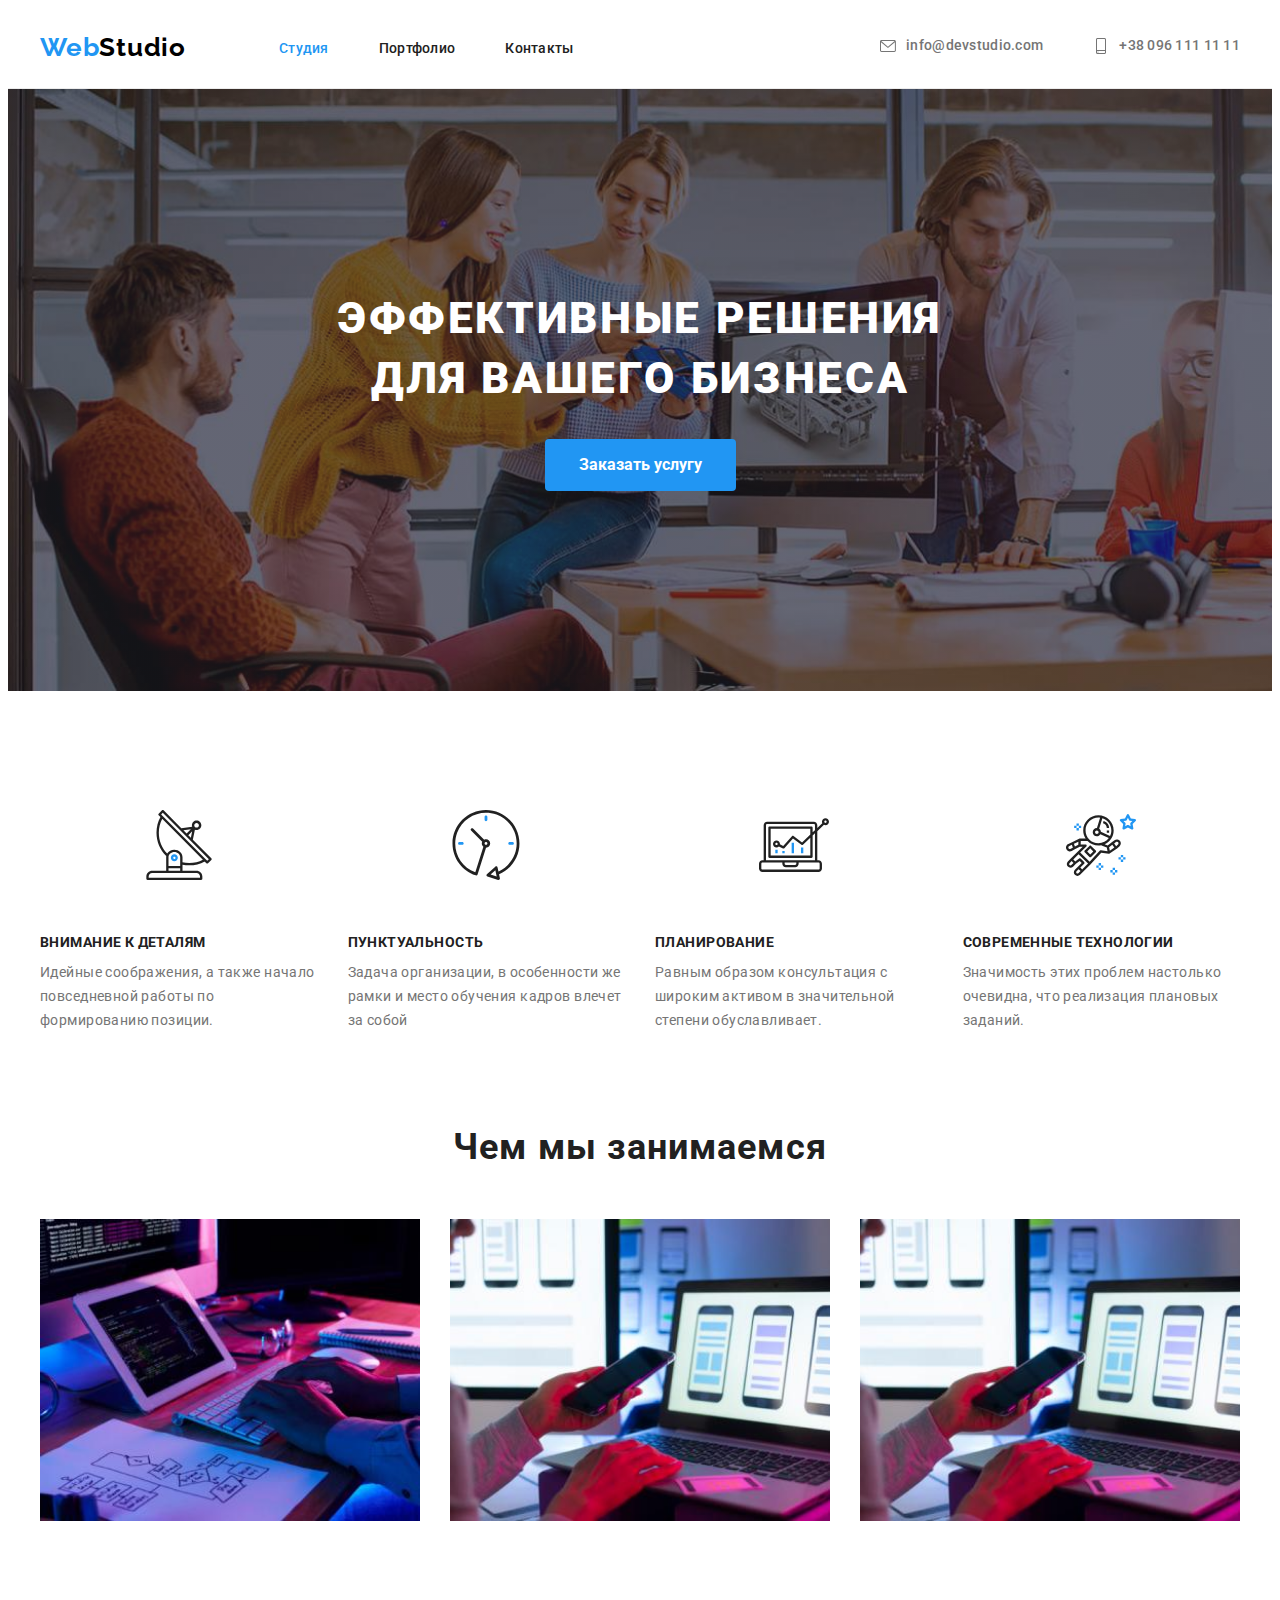
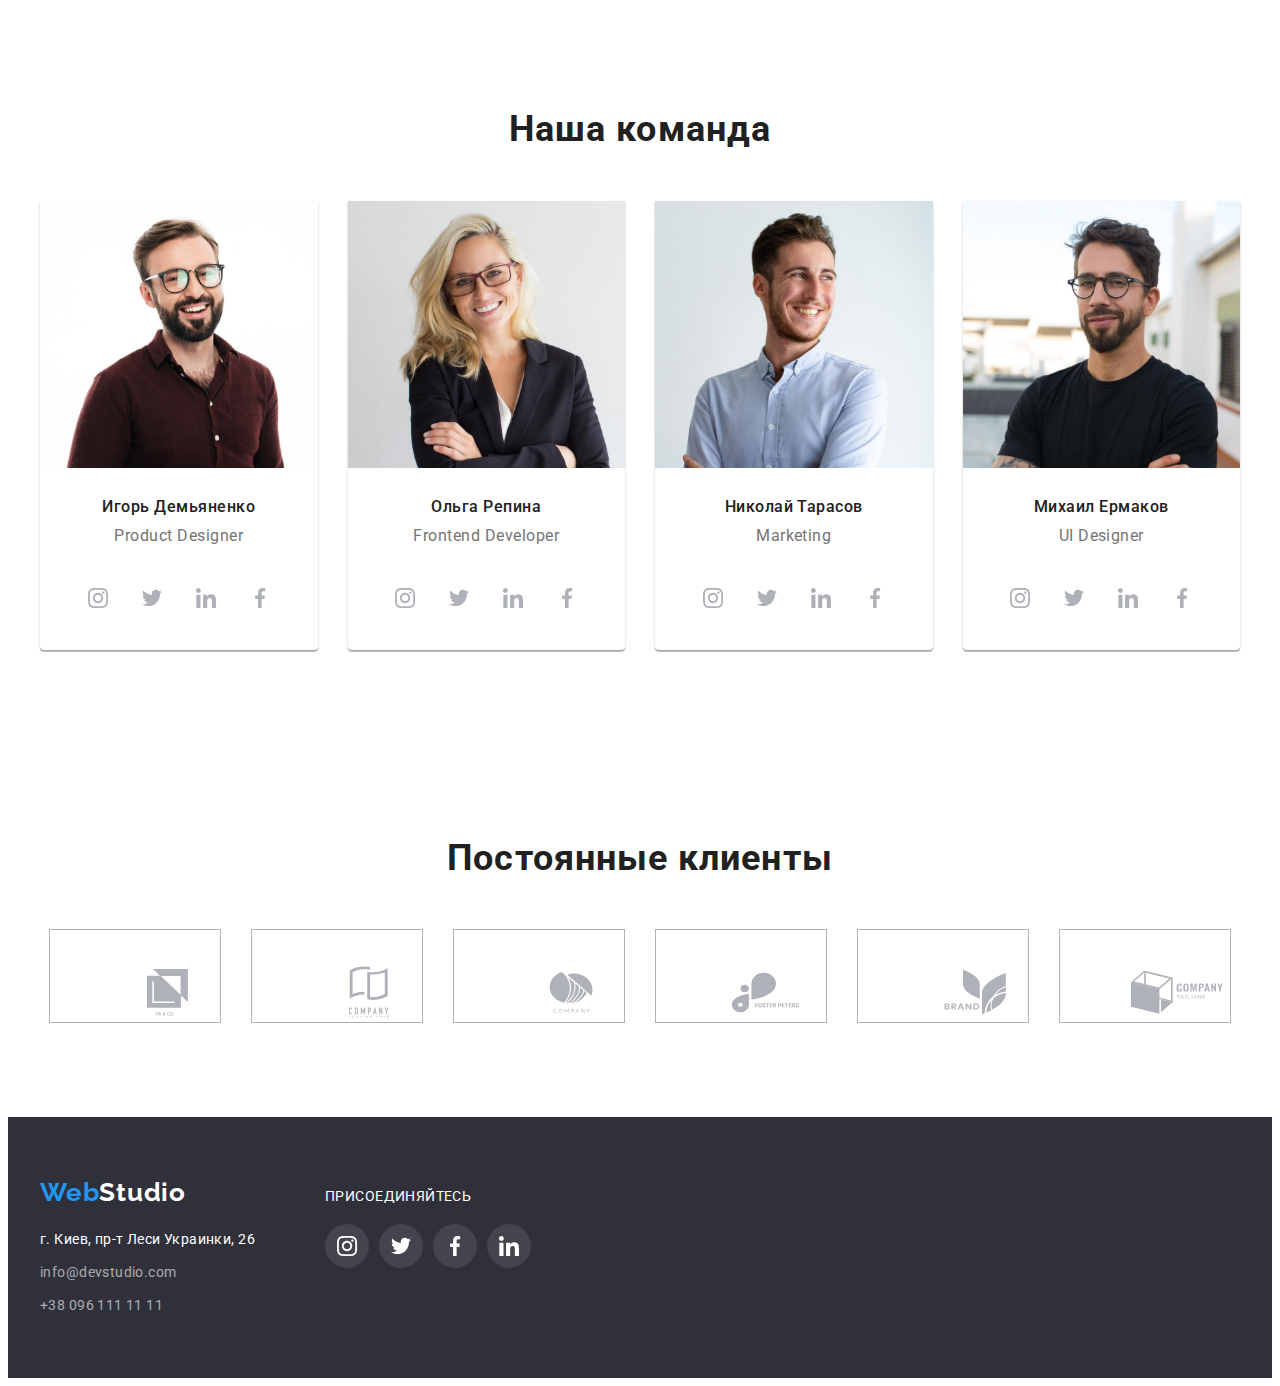
==== index.html @ f813e751 "Gitclone" ====
<!DOCTYPE html>
<html lang="ru">
<head>
    <meta charset="UTF-8">
    <meta http-equiv="X-UA-Compatible" content="IE=edge">
    <meta name="viewport" content="width=device-width, initial-scale=1.0">
    <title>Студия</title>
    <link rel="preconnect" href="https://fonts.googleapis.com">
    <link rel="preconnect" href="https://fonts.gstatic.com" crossorigin>
    <link href="https://fonts.googleapis.com/css2?family=Raleway:wght@700&family=Roboto:wght@400;500;900&display=swap" rel="stylesheet">
    <link rel="stylesheet" href="https://cdnjs.cloudflare.com/ajax/libs/modern-normalize/1.1.0/modern-normalize.min.css" integrity="sha512-wpPYUAdjBVSE4KJnH1VR1HeZfpl1ub8YT/NKx4PuQ5NmX2tKuGu6U/JRp5y+Y8XG2tV+wKQpNHVUX03MfMFn9Q==" crossorigin="anonymous" referrerpolicy="no-referrer" />
    <link rel="stylesheet" href="./css/styles.css">
</head>
    <body>
        <header class="studio-header">
            <div class="container header-container">
            <a class="studio-logo nounderline logocolor" href="./index.html">Web<span class="logo-nav">Studio</span></a>
            <nav class="nav-panel">
                <ul class="nav-list nodots">
                <li class="nav-list-item"><a class="nav-panel-link nounderline current" href="./index.html">Студия</a></li>
                <li class="nav-list-item"><a class="nav-panel-link nounderline " href="./portfolio.html">Портфолио</a></li>
                <li class="nav-list-item"><a class="nav-panel-link nounderline" href="./">Контакты</a></li>
                </ul>
            </nav>
                <ul class="header-contacts nodots">
                <li class="header-contacts-item">
                    <a class="nav-panel-contacts nounderline" href="mailto:info@devstudio.com">
                        <span class="header-svg"><svg class="mail-icon" width="16" height="16">
                            <use href="./images/icons.svg#icon-mailico">
                            </use>
                        </svg>
                    </span>
                    info@devstudio.com
                    </a>
                </li>
                <li class="header-contacts-item">
                    <a class="nav-panel-contacts nounderline" href="tel:+380961111111">
                        <span class="header-svg"><svg class="tel-icon" width="16" height="16">
                            <use href="./images/icons.svg#icon-telico">
                            </use>
                        </svg>
                    </span>  
                    +38 096 111 11 11</a></li>
                </ul>
            </div>
            </header>
        <main>
            <!--Banner-->
            <section class="hero-section">
                <div class="container hero-container">
                <h1 class="hero-header">Эффективные решения для вашего бизнеса</h1>
                <button class="hero-btn" type="button">Заказать услугу</button>
                </div>
            </section>
            <!--Pros-->
            <section class="pros-section">
                <div class="container pros-container">
                <h2 class="stealth">Почему стоит обратить на нас внимание?</h2>
                <ul class="pros-list nodots">
                    <li class="pros-list-item">
                        <div class="pros-svg">
                            <svg class="antenna-icon" width="70" height="70">
                                <use href="./images/icons.svg#icon-antenna">
                                </use>
                            </svg>
                        </div>
                        <div>
                        <h3 class="pros-header">Внимание к деталям</h3>
                        <p class="pros-description">Идейные соображения, а также начало повседневной работы по формированию позиции.</p>
                        </div>
                    </li>
                    <li class="pros-list-item">
                        <div class="pros-svg">
                            <svg class="clock-icon" width="70" height="70">
                                <use href="./images/icons.svg#icon-clock">
                                </use>
                            </svg>
                        </div>
                        <div>
                        <h3 class="pros-header">Пунктуальность</h3>
                        <p class="pros-description">Задача организации, в особенности же рамки и место обучения кадров влечет за собой</p>
                        </div>
                    </li>
                    <li class="pros-list-item">
                        <div class="pros-svg">
                            <svg class="diagram-icon" width="70" height="70">
                                <use href="./images/icons.svg#icon-diagram">
                                </use>
                            </svg>
                        </div>
                        <div>
                        <h3 class="pros-header">Планирование</h3>
                        <p class="pros-description">Равным образом консультация с широким активом в значительной степени обуславливает.</p>
                        </div>
                    </li>
                    <li class="pros-list-item">
                        <div class="pros-svg">
                            <svg class="astronaut-icon" width="70" height="70">
                                <use href="./images/icons.svg#icon-astronaut">
                                </use>
                            </svg>
                        </div>
                        <div>
                        <h3 class="pros-header">Современные технологии</h3>
                        <p class="pros-description">Значимость этих проблем настолько очевидна, что реализация плановых заданий.</p>
                        </div>
                    </li>
                </ul>
                </div>
            </section>
            <!--Examples-->
            <section class="examples-section">
                <div class="container examples-container">
                <h2 class="examples-header">Чем мы занимаемся</h2>
                <ul class="examples-list nodots">
                    <li class="examples-list-item">
                        <img src="./images/ExampleOne.jpg" alt="Проектирование" width="294">
                    </li>
                    <li class="examples-list-item">
                        <img src="./images/ExampleTwo.jpg" alt="Моделирование" width="294">
                    </li>
                    <li class="examples-list-item">
                        <img src="./images/ExampleTwo.jpg" alt="Цветовая гамма" width="294">
                    </li>               
                    </ul>
                </div>
                </section>
            <!--Team--> 
            <section class="team-section">
                <div class="container team-container">
                <h2 class="team-header">Наша команда</h2>
                <ul class="team-list nodots">
                    <li class="team-list-item">                       
                        <div class="card-thumb"><img src="./images/Igor.jpg" alt="Игорь Демьяненко" width="270"></div>
                        <div class="team-list-photo">
                        <h3 class="team-list-header">Игорь Демьяненко</h3>
                        <p class="team-list-p" lang="en">Product Designer</p>
                        <ul class="media-list team-media nodots">
                            <li class="media-item">
                                <a href="" class="media-link">                                
                                <svg class="media-icon" width="20" height="20">
                                    <use href="./images/icons.svg#icon-instagram">
                                    </use>
                                </svg>
                                </a>
                            </li>
                            <li class="media-item">
                                <a href="" class="media-link">                                
                                <svg class="media-icon" width="20" height="20">
                                    <use href="./images/icons.svg#icon-twitter">
                                    </use>
                                </svg>
                                </a>
                            </li>
                            <li class="media-item">
                                <a href="" class="media-link">                                
                                <svg class="media-icon" width="20" height="20">
                                    <use href="./images/icons.svg#icon-linkedin">

                                    </use>
                                </svg>
                                </a>
                            </li>
                            <li class="media-item">
                                <a href="" class="media-link">                                
                                <svg class="media-icon" width="20" height="20">
                                    <use href="./images/icons.svg#icon-facebook">

                                    </use>
                                </svg>
                                </a>
                            </li>
                        </ul>
                        </div>
                    </li>
                    <li class="team-list-item">                     
                        <div class="card-thumb"><img src="./images/Olha.jpg" alt="Ольга Репина" width="270"></div>
                        <div class="team-list-photo">
                        <h3 class="team-list-header">Ольга Репина</h3>
                        <p class="team-list-p" lang="en">Frontend Developer</p>
                        <ul class="media-list team-media nodots">
                            <li class="media-item">
                                <a href="" class="media-link">                                
                                <svg class="media-icon" width="20" height="20">
                                    <use href="./images/icons.svg#icon-instagram">
                                    </use>
                                </svg>
                                </a>
                            </li>
                            <li class="media-item">
                                <a href="" class="media-link">                                
                                <svg class="media-icon" width="20" height="20">
                                    <use href="./images/icons.svg#icon-twitter">
                                    </use>
                                </svg>
                                </a>
                            </li>
                            <li class="media-item">
                                <a href="" class="media-link">                                
                                <svg class="media-icon" width="20" height="20">
                                    <use href="./images/icons.svg#icon-linkedin">

                                    </use>
                                </svg>
                                </a>
                            </li>
                            <li class="media-item">
                                <a href="" class="media-link">                                
                                <svg class="media-icon" width="20" height="20">
                                    <use href="./images/icons.svg#icon-facebook">

                                    </use>
                                </svg>
                                </a>
                            </li>
                        </ul>
                        </div>
                    </li>
                    <li class="team-list-item">                      
                        <div class="card-thumb"><img src="./images/Niko.jpg" alt="Николай Тарасов" width="270"></div>
                        <div class="team-list-photo">
                        <h3 class="team-list-header">Николай Тарасов</h3>
                        <p class="team-list-p" lang="en">Marketing</p>
                        <ul class="media-list team-media nodots">
                            <li class="media-item">
                                <a href="" class="media-link">                                
                                <svg class="media-icon" width="20" height="20">
                                    <use href="./images/icons.svg#icon-instagram">
                                    </use>
                                </svg>
                                </a>
                            </li>
                            <li class="media-item">
                                <a href="" class="media-link">                                
                                <svg class="media-icon" width="20" height="20">
                                    <use href="./images/icons.svg#icon-twitter">
                                    </use>
                                </svg>
                                </a>
                            </li>
                            <li class="media-item">
                                <a href="" class="media-link">                                
                                <svg class="media-icon" width="20" height="20">
                                    <use href="./images/icons.svg#icon-linkedin">
                                    </use>
                                </svg>
                                </a>
                            </li>
                            <li class="media-item">
                                <a href="" class="media-link">                                
                                <svg class="media-icon" width="20" height="20">
                                    <use href="./images/icons.svg#icon-facebook">
                                    </use>
                                </svg>
                                </a>
                            </li>
                        </ul>
                        </div>
                    </li>
                    <li class="team-list-item">                     
                        <div class="card-thumb"><img src="./images/Miho.jpg" alt="Михаил Ермаков" width="270"></div>
                        <div class="team-list-photo">
                        <h3 class="team-list-header">Михаил Ермаков</h3>
                        <p class="team-list-p" lang="en">UI Designer</p>
                        <ul class="media-list team-media nodots">
                            <li class="media-item">
                                <a href="" class="media-link">                                
                                <svg class="media-icon" width="20" height="20">
                                    <use href="./images/icons.svg#icon-instagram">
                                    </use>
                                </svg>
                                </a>
                            </li>
                            <li class="media-item">
                                <a href="" class="media-link">                                
                                <svg class="media-icon" width="20" height="20">
                                    <use href="./images/icons.svg#icon-twitter">
                                    </use>
                                </svg>
                                </a>
                            </li>
                            <li class="media-item">
                                <a href="" class="media-link">                                
                                <svg class="media-icon" width="20" height="20">
                                    <use href="./images/icons.svg#icon-linkedin">

                                    </use>
                                </svg>
                                </a>
                            </li>
                            <li class="media-item">
                                <a href="" class="media-link">                                
                                <svg class="media-icon" width="20" height="20">
                                    <use href="./images/icons.svg#icon-facebook">

                                    </use>
                                </svg>
                                </a>
                            </li>
                        </ul>
                        </div>
                    </li>
                </ul>
                </div>
            </section>
            <!--Clients-->
            <section>
                <div class="container clients-container">
                    <h2 class="team-header">Постоянные клиенты</h2>
                    <ul class="clients-list nodots">
                        <li class="clients-item">
                            <a href="" class="clients-link">
                            <svg class="clients-icon" width="41" height="47">
                                <use href="./images/icons.svg#icon-yacomp">    
                                </use>
                            </svg>
                            </a>
                        </li>

                        <li class="clients-item">
                            <a href="" class="clients-link">
                            <svg class="clients-icon" width="40" height="52">
                                <use href="./images/icons.svg#icon-taglinecomp">    
                                </use>
                            </svg>
                            </a>
                        </li>

                        <li class="clients-item">
                            <a href="" class="clients-link">
                            <svg class="clients-icon" width="44" height="42">
                                <use href="./images/icons.svg#icon-ellipsecomp">    
                                </use>
                            </svg>
                            </a>
                        </li>

                        <li class="clients-item">
                            <a href="" class="clients-link">
                            <svg class="clients-icon" width="85" height="41">
                                <use href="./images/icons.svg#icon-fosterpeterscomp">    
                                </use>
                            </svg>
                            </a>
                        </li>

                        <li class="clients-item">
                            <a href="" class="clients-link">
                            <svg class="clients-icon" width="63" height="46">
                                <use href="./images/icons.svg#icon-brandcomp">    
                                </use>
                            </svg>
                            </a>
                        </li>

                        <li class="clients-item">
                            <a href="" class="clients-link">
                            <svg class="clients-icon" width="94" height="44">
                                <use href="./images/icons.svg#icon-companycomp">    
                                </use>
                            </svg>
                            </a>
                        </li>
                    </ul>
                </div>
            </section>
        </main>
        <footer class="studio-footer">
            <div class="container footer-container">
                <div class="logo-adress-footer">
                <div class="logo-customization">
                <a class="studio-logo-footer nounderline logocolor" href="./index.html">Web<span class="logo-footer">Studio</span></a>
                </div>
                <address class="footer-address">
                    <p class="footer-location">г. Киев, пр-т Леси Украинки, 26</p>
                    <ul class="adress-list nodots">
                    <li class="contacts-item"><a class="footer-contacts nounderline" href="mailto:info@devstudio.com">info@devstudio.com</a></li>
                    <li class="contacts-item"><a class="footer-contacts nounderline" href="tel:+380961111111">+38 096 111 11 11</a></li>
                    </ul>
                </address>
                </div>
                <div class="social-media-footer">
                    <p class="footer-media-text">Присоединяйтесь</p>
                    <ul class="footer-media-list nodots">
                        <li class="footer-media-item">
                            <a href="" class="footer-media-link">
                            <svg class="footer-media-icon" width="20" height="20">
                                <use href="./images/icons.svg#icon-instagram">
                                </use>
                            </svg>
                            </a>
                        </li>
        
                        <li class="footer-media-item">
                            <a href="" class="footer-media-link">
                            <svg class="footer-media-icon" width="20" height="20">
                                <use href="./images/icons.svg#icon-twitter">
                                </use>
                            </svg>
                            </a>
                        </li>
        
                        <li class="footer-media-item">
                            <a href="" class="footer-media-link">
                            <svg class="footer-media-icon" width="20" height="20">
                                <use href="./images/icons.svg#icon-facebook">
                                </use>
                            </svg>
                            </a>
                        </li>
        
                        <li class="footer-media-item">
                            <a href="" class="footer-media-link">
                            <svg class="footer-media-icon" width="20" height="20">
                                <use href="./images/icons.svg#icon-linkedin">
                                </use>
                            </svg>
                            </a>
                        </li>
                    </ul>
                </div>
            </div>
            </footer>
    </body>
</html>
---- css/styles.css ----
:root{
    --header-color:#212121;
    --description-color:#757575;
    --major-color: #2196f3;
    --hub-color: #ffffff;
    --button-hover-color:#188CE8;
    --background-filler-color:#2F303A;
    --background-color: #ffffff;
    --icon-color: #AFB1B8;
}

body{
    font-family: "Roboto", sans-serif;
    color: var(--header-color);
    background-color: var(--background-color);
}

p,
h1,
h2,
h3,
h4,
h5,
h6 {
    margin: 0;
}

ul {
    margin: 0;
    padding: 0;
}

img {
    display: block;
    min-width: 100%;
}

section{
    padding: 94px 0 94px 0;
}

.stealth {
    position: absolute;
    white-space: nowrap;
    width: 1px;
    height: 1px;
    overflow: hidden;
    border: 0;
    padding: 0;
    clip: rect(0 0 0 0);
    clip-path: inset(50%);
    margin: -1px;
}

.nodots{
    list-style: none;
}

.nounderline{
    text-decoration: none;
}

.logocolor{
    color:var(--major-color);
}

.container{
    width: 1200px;
    margin: 0 auto;
    padding: 0 15px 0 15px;
}
/* header */

.studio-header{
    border-bottom: 1px solid #ECECEC;
}

.header-container{
    display: flex;
    align-items: center;
}

.studio-logo{
    font-family: Raleway;
    font-weight: 700;
    font-size: 26px;
    line-height: 1.19;
    letter-spacing: 0.03em;
    padding: 24px 0 25px 0;
    margin-right: 93px;
}

.logo-nav{
    color:#000000;
}

.nav-panel{
    display: flex;
}

.nav-list{
    display: flex;
}

.nav-panel-link {
    font-weight: 500;
    font-size: 14px;
    line-height: 1.14;
    letter-spacing: 0.02em;
    color: var(--header-color);
}

.nav-panel-link:hover,
.nav-panel-link:focus{
    color:var(--major-color);
}

.nav-list-item:not(:last-child){
    margin-right: 50px;
}

.nav-panel-contacts{
    font-weight: 500;
    font-size: 14px;
    line-height: 1.14;
    letter-spacing: 0.02em;
    color: var(--description-color);
    display: flex;
}

.header-svg{
    justify-content: center;
    align-items: center;
    margin-right: 10px;
}
.mail-icon,
.tel-icon{
    fill: var(--description-color)
}

.nav-panel-contacts:hover,
.nav-panel-contacts:focus{
    color:var(--major-color);
}

.nav-panel-contacts:hover .tel-icon,
.nav-panel-contacts:focus .tel-icon{
    fill:var(--major-color);
}

.nav-panel-contacts:hover .mail-icon,
.nav-panel-contacts:focus .mail-icon{
    fill:var(--major-color);
}


.nav-panel-link.current{
    color:var(--major-color);
}

.header-contacts{
    display: flex;
    margin-left: auto;
}

.header-contacts-item{
    display:flex;
}

.header-contacts-item:not(:last-child){
    margin-right: 50px;
}

/* footer */

.footer-container{
    display: flex;
    align-items: baseline;
    padding: 60px 15px;
}

.studio-footer{
    background-color: var(--background-filler-color);
}

.studio-logo-footer{
    font-family: Raleway;
    font-weight: 700;
    font-size: 26px;
    line-height: 1.19;
    letter-spacing: 0.03em;
}

.logo-customization{
    margin-bottom: 20px;
}

.logo-footer{
    color:var(--hub-color);
}

.logo-adress-footer{
    margin-right: 70px;
}


.footer-location{
    font-style: normal;
    font-size: 14px;
    line-height: 1.71;
    letter-spacing: 0.03em;
    color:var(--hub-color);
    margin-bottom: 9px;  
}
.footer-contacts{
    font-style: normal;
    font-size: 14px;
    line-height: 1.71;
    letter-spacing: 0.03em;
    color: rgba(255, 255, 255, 0.6);
}

.contacts-item:not(:last-child){
    margin-bottom: 9px;
}

.footer-media-text{
    font-size: 14px;
    line-height: 16px;
    letter-spacing: 0.03em;
    text-transform: uppercase;
    color: var(--background-color);
    margin-bottom: 20px;
}

.footer-media-list{
    display: flex;
    align-items: center;
    justify-content: center;
}

.footer-media-item{
    width: 44px;
    height: 44px;
}

.footer-media-item:not(:last-child){
    margin-right: 10px;
}

.footer-media-link{
    width: 100%;
    height: 100%;
    display:flex;
    border-radius: 50%;
    align-items: center;
    justify-content: center;
    background-color: #43444D;
}

.footer-media-link:hover,
.footer-media-link:focus{
    background-color: var(--major-color);
}

.footer-media-icon{
    fill: var(--background-color);
}

.footer-media-link:hover .footer-media-icon,
.footer-media-link:focus .footer-media-icon{
    fill: var(--background-color);
}
    /* index hero */
.hero-container{
    text-align: center;
}
.hero-section{
    max-width: 1600px;
    background-color: var(--background-filler-color);
    background-image: linear-gradient(rgba(47, 48, 58, 0.4), rgba(47, 48, 58, 0.4)), url(../images/hero-banner.jpg);
    background-repeat: no-repeat;
    background-size: cover;
    padding-top: 200px;
    padding-bottom: 200px;
    display:block;
    margin-left: auto;
    margin-right: auto;
}
.hero-header{
    font-weight: 900;
    font-size: 44px;
    line-height: 1.36;
    letter-spacing: 0.06em;
    text-transform: uppercase;
    color:var(--hub-color);
    margin: auto;
    margin-bottom: 30px;
    width: 696px;
}
.hero-btn{
    font-family: inherit;
    font-weight: 700;
    font-size: 16px;
    line-height: 1.8;
    color:var(--hub-color);
    background-color: var(--major-color);
    cursor: pointer;
    padding: 10px 32px 10px 32px;
    border-radius: 4px;
    border-color: transparent;
}
.hero-btn:hover,
.hero-btn:focus{
    background-color:var(--button-hover-color);
}

/* index pros */

.pros-list{
    display: flex;
    flex-wrap: wrap;
    margin-left: -30px;
    margin-top: -30px;
}

.pros-list-item{
    flex-basis: calc(100%/4 - 30px);
    margin-left: 30px;
    margin-top: 30px;
}

.pros-svg{
    display: flex;
    justify-content: center;
    align-items: center;
    margin-bottom: 30px;
    padding: 25px 100px 25px 100px;
}

.pros-section{
padding-bottom: 0;
}

.pros-header{
    font-weight: 700;
    font-size: 14px;
    line-height: 1.14;
    letter-spacing: 0.03em;
    text-transform: uppercase;
    margin-bottom: 10px;
}

.pros-description{
    font-size: 14px;
    line-height: 1.71;
    letter-spacing: 0.03em;
    color:var(--description-color);
}

/*index examples*/

.examples-list{
    display: flex;
    margin-left: -30px;
    margin-top: -30px;
}
.examples-list-item{
    flex-basis: calc(100%/3 - 30px);
    margin-left: 30px;
    margin-top: 30px;
}

/*.examples-section{
    background-color: palegreen;
    padding-top: 0;
}*/
.examples-header{
    font-weight: 700;
    font-size: 36px;
    line-height: 1.16;
    text-align: center;
    letter-spacing: 0.03em;
    margin-bottom: 50px;
}

/*index team*/

.team-list{
    display: flex;
    flex-wrap: wrap;
    margin-left: -30px;
    margin-top: -30px;
}
.team-list-item{
    flex-basis: calc(100%/4 - 30px);
    margin-left: 30px;
    margin-top: 30px;
    box-shadow: 0px 1px 3px rgba(0, 0, 0, 0.12), 0px 1px 1px rgba(0, 0, 0, 0.14), 0px 2px 1px rgba(0, 0, 0, 0.2);
    border-radius: 0px 0px 4px 4px;
    background-color: var(--background-color);
}

.team-list-photo{
    padding-top: 30px;
    padding-bottom: 30px;
    text-align: center;
}

/*.team-section {
    background-color:palegoldenrod;
}*/

.team-header{
    font-weight: 700;
    font-size: 36px;
    line-height: 1.16;
    text-align: center;
    letter-spacing: 0.03em;
    margin-bottom: 50px;
}

.team-list-header{
    font-weight: 500;
    font-size: 16px;
    line-height: 1.18;
    letter-spacing: 0.03em;
    margin-bottom: 10px;
}

.team-list-p{
    font-size: 16px;
    line-height: 1.18;
    letter-spacing: 0.03em;
    color:var(--description-color);
    margin-bottom: 30px;
}

.media-list{
    display: flex;
    align-items: center;
    justify-content: center;
}
.media-item{
    width: 44px;
    height: 44px;
}

.media-item:not(:last-child){
    margin-right: 10px;
}

.media-link{
    width: 100%;
    height: 100%;
    display: flex;
    border-radius: 50%;
    justify-content: center;
    align-items: center;
}

.media-link:hover,
.media-link:focus {
    background-color: var(--major-color)
}

.media-icon{
    fill: var(--icon-color);
}

.media-link:hover .media-icon, 
.media-link:focus .media-icon{
    fill: var(--background-color);
}

.clients-list{
    display: flex;
    align-items:center;
    justify-content: center;
}
.clients-item{
    width: 170px;
    height: 92px;
    border: solid 1px var(--icon-color);
}

.clients-item:hover,
.clients-item:focus{
    border-color: var(--major-color);
}

.clients-item:not(:last-child){
    margin-right: 30px;
}

.clients-link{
    width: 100%;
    height: 100%;
    display: flex;
    justify-content: center;
    align-items: center;
    padding: 16px 32px;
}

.clients-link:hover,
.clients-link:focus{
    background-color: var(--background-color);
}

.clients-icon{
    fill: var(--icon-color);
}

.clients-link:hover .clients-icon,
.clients-link:focus .clients-icon{
    fill: var(--major-color);
}

/* portfolio main */

.filter-btn{
    font-family: inherit;
    text-align: center;
    font-weight: 500;
    font-size: 16px;
    line-height: 1.62;
    letter-spacing: 0.03em;
    background-color: #F5F4FA;
    border-radius: 4px;
    border-color: transparent;
    cursor: pointer;
    padding: 6px 22px 6px 22px;
}

.filter-btn:hover,
.filter-btn:focus{
    background-color:var(--major-color);
    color:var(--hub-color);
    filter: drop-shadow(0px 4px 4px rgba(0, 0, 0, 0.25));
}

.filter-btn-list{
    margin-bottom: 50px
}

.project-list-header{
    font-weight: 700;
    font-size: 18px;
    line-height: 2;
    letter-spacing: 0.06em;
    margin-bottom: 4px;
}

.project-list-description{
    font-size: 16px;
    line-height: 1.87;
    letter-spacing: 0.03em;
    color:var(--description-color);
}

.filter-btn-list{
    display: flex;
    justify-content: center;
}

.button-customization:not(:last-child){
    margin-right: 8px;
}

.project-list{
    display: flex;
    flex-wrap: wrap;
    margin-top: -30px;
    margin-left: -30px;
}

.project-list-item{
    flex-basis: calc(100%/3 - 30px);
    margin-left: 30px;
    margin-top: 30px;
    background: #FFFFFF;
}

.project-list-item:hover,
.project-list-item:focus{
    box-shadow: 0px 1px 1px rgba(0, 0, 0, 0.12), 0px 4px 4px rgba(0, 0, 0, 0.06), 1px 4px 6px rgba(0, 0, 0, 0.16);
}

.pic-description{
    padding: 20px 24px;
    border-right: 1px solid #EEEEEE;
    border-left: 1px solid #EEEEEE;
    border-bottom: 1px solid #EEEEEE;
}
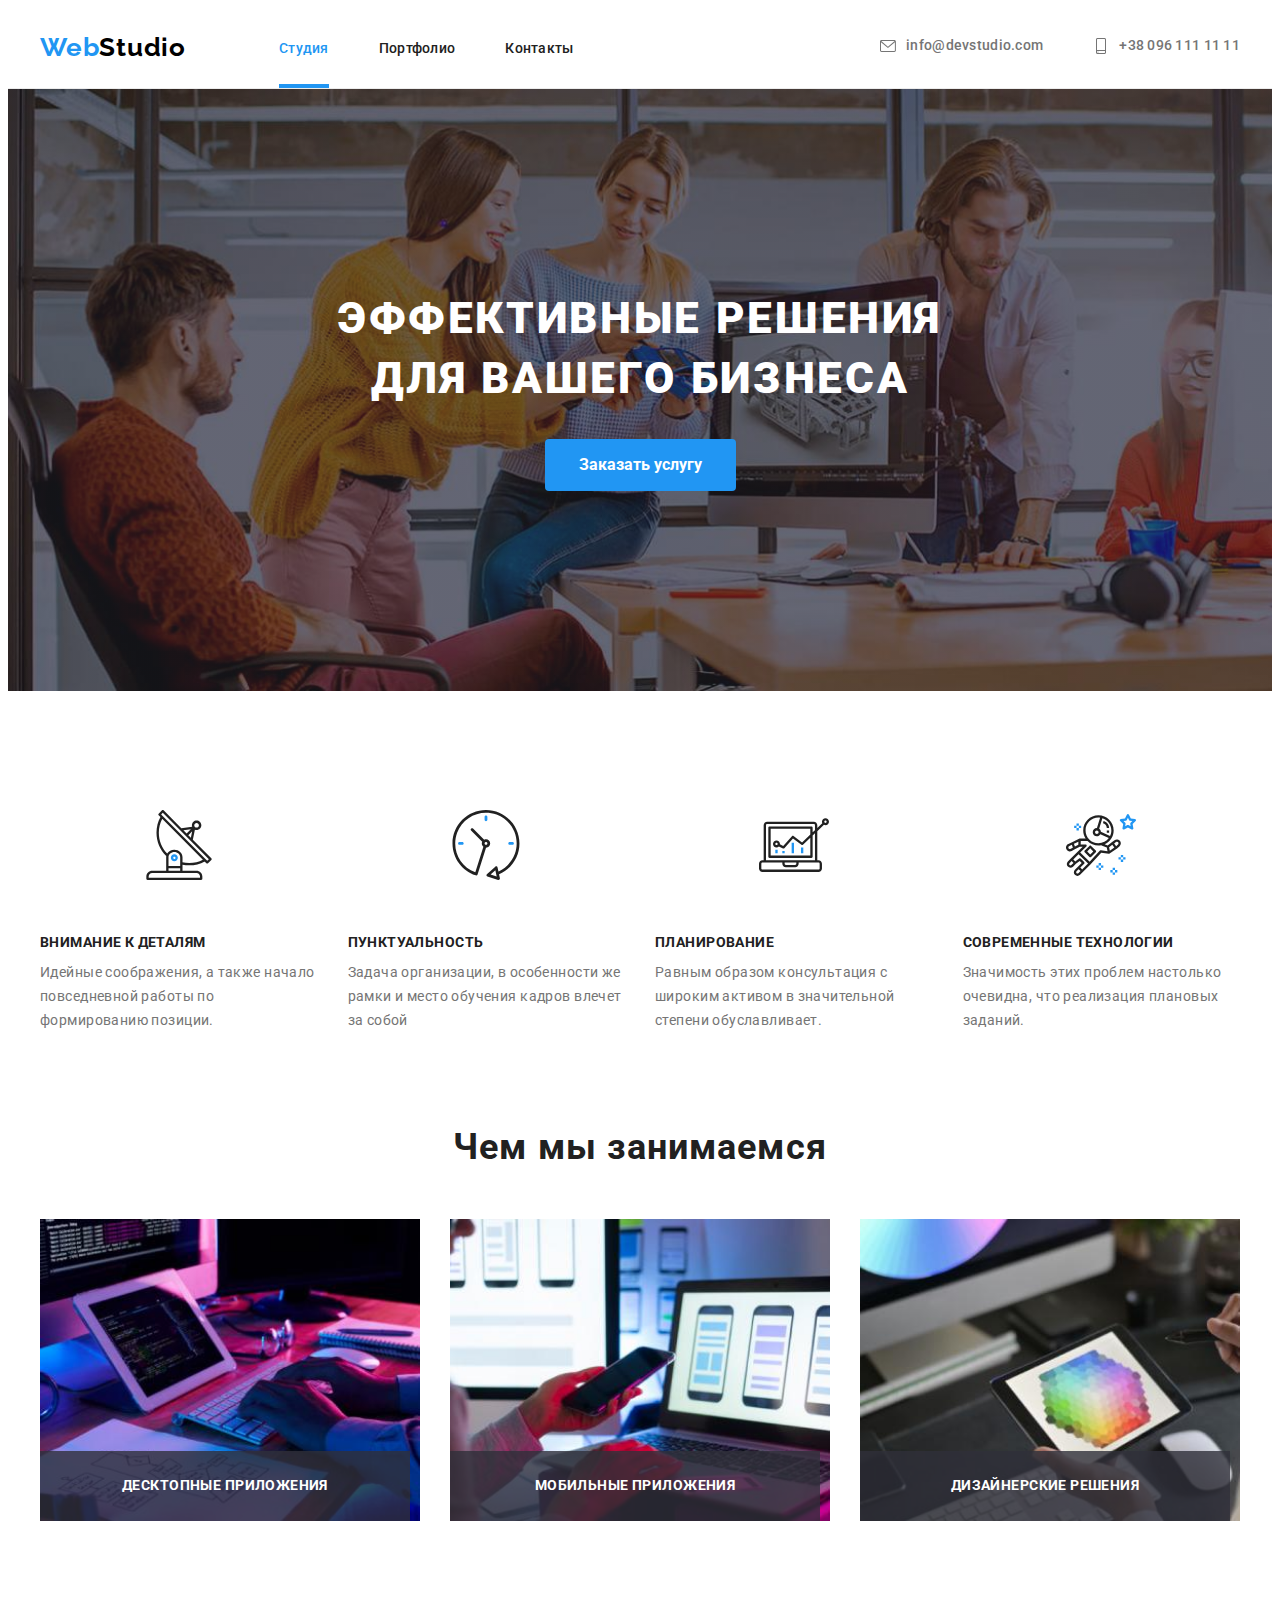
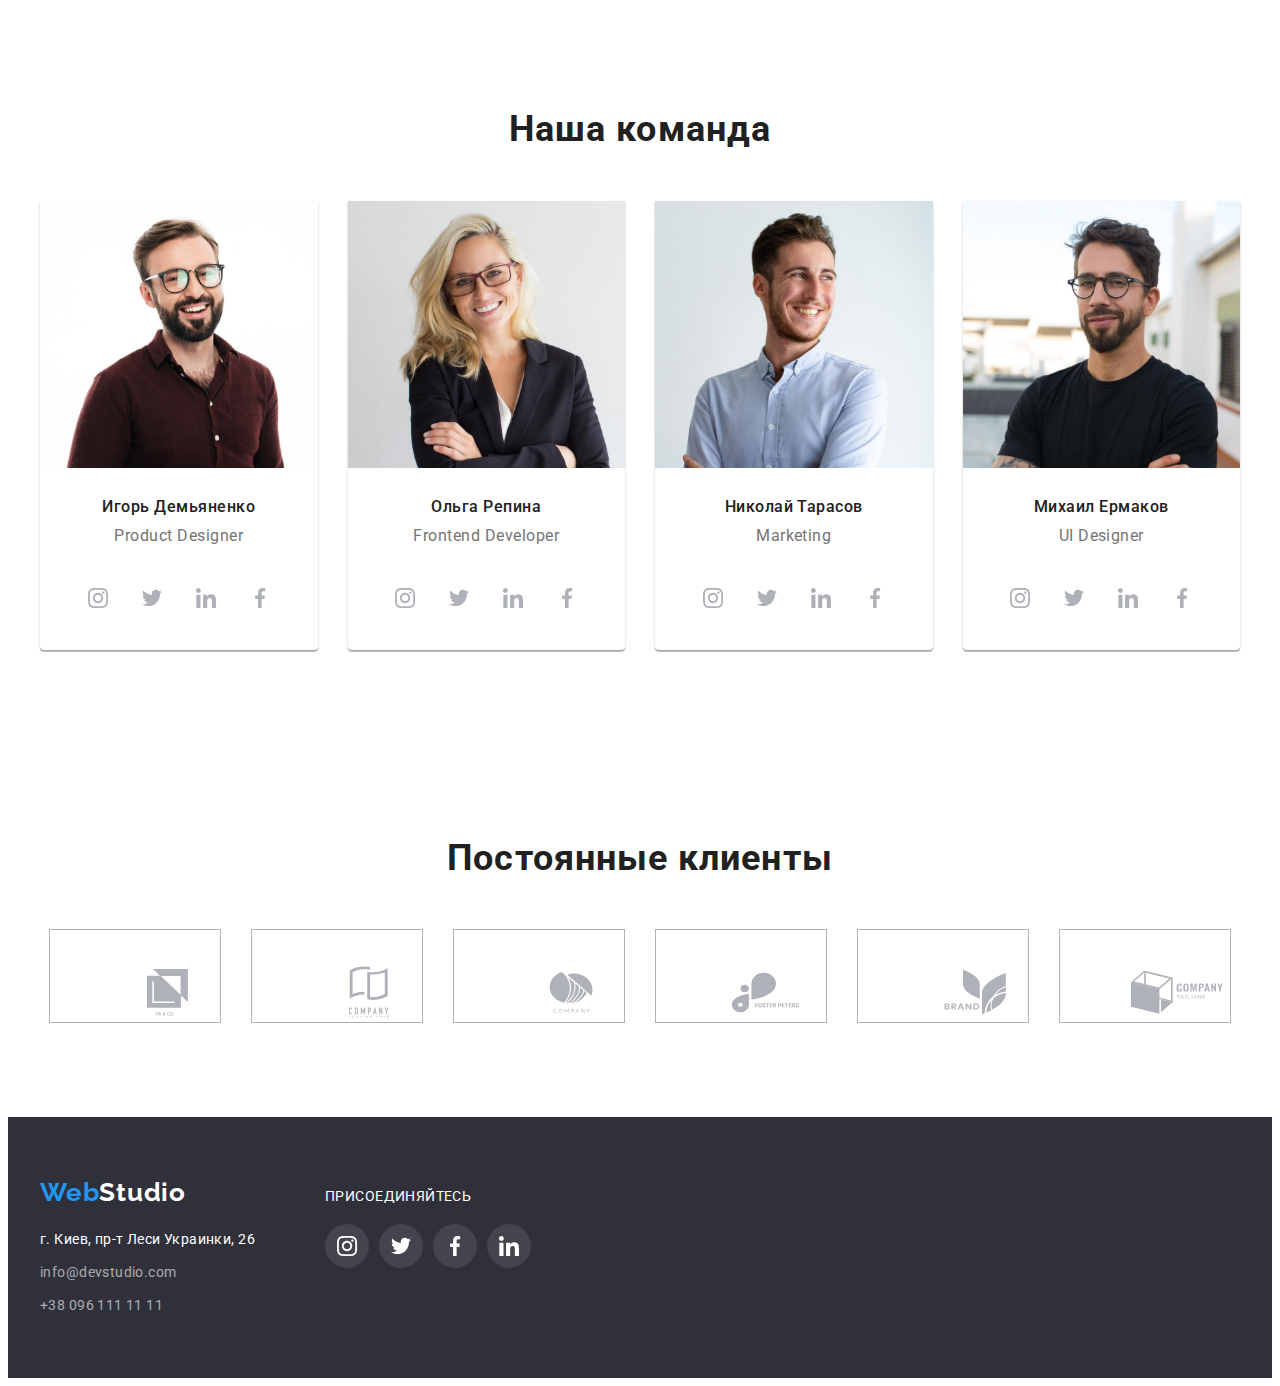
==== commit 16295d20: "header menu underline" ====
--- a/index.html
+++ b/index.html
@@ -114,13 +114,16 @@
                 <h2 class="examples-header">Чем мы занимаемся</h2>
                 <ul class="examples-list nodots">
                     <li class="examples-list-item">
-                        <img src="./images/ExampleOne.jpg" alt="Проектирование" width="294">
+                        <div class="examples-thumb"><img src="./images/ExampleOne.jpg" alt="Проектирование" width="370"></div>
+                        <div class="examples-thumb-text"><h3 class="examples-text">Десктопные приложения</h3></div>
                     </li>
                     <li class="examples-list-item">
-                        <img src="./images/ExampleTwo.jpg" alt="Моделирование" width="294">
+                        <div class="examples-thumb"><img src="./images/ExampleTwo.jpg" alt="Моделирование" width="370"></div>
+                        <div class="examples-thumb-text"><h3 class="examples-text">Мобильные приложения</h3></div>
                     </li>
                     <li class="examples-list-item">
-                        <img src="./images/ExampleTwo.jpg" alt="Цветовая гамма" width="294">
+                        <div class="examples-thumb"><img src="./images/ExampleThree.jpg" alt="Цветовая гамма" width="370"></div>
+                        <div class="examples-thumb-text"><h3 class="examples-text">Дизайнерские решения</h3></div>
                     </li>               
                     </ul>
                 </div>
--- a/css/styles.css
+++ b/css/styles.css
@@ -156,6 +156,17 @@
 
 .nav-panel-link.current{
     color:var(--major-color);
+    position: relative;
+}
+
+.nav-panel-link.current::after{
+    content:"";
+    display: block;
+    position: absolute;
+    width: 100%;
+    height: 4px;
+    background-color: var(--major-color);
+    top: 44px;
 }
 
 .header-contacts{
@@ -369,12 +380,9 @@
     flex-basis: calc(100%/3 - 30px);
     margin-left: 30px;
     margin-top: 30px;
-}
-
-/*.examples-section{
-    background-color: palegreen;
-    padding-top: 0;
-}*/
+    position: relative;
+}
+
 .examples-header{
     font-weight: 700;
     font-size: 36px;
@@ -382,6 +390,31 @@
     text-align: center;
     letter-spacing: 0.03em;
     margin-bottom: 50px;
+}
+
+.examples-thumb{
+    position: relative;
+}
+
+.examples-thumb-text{
+    width: 370px;
+    height: 70px;
+    background: rgba(47, 48, 58, 0.8);
+    display: flex;
+    justify-content: center;
+    align-items: center;
+    position: absolute;
+    bottom: 0px;
+}
+
+.examples-text{
+    font-weight: 700;
+    font-size: 14px;
+    line-height: 1.71;
+    text-align: center;
+    letter-spacing: 0.03em;
+    text-transform: uppercase;
+    color: var(--background-color);
 }
 
 /*index team*/
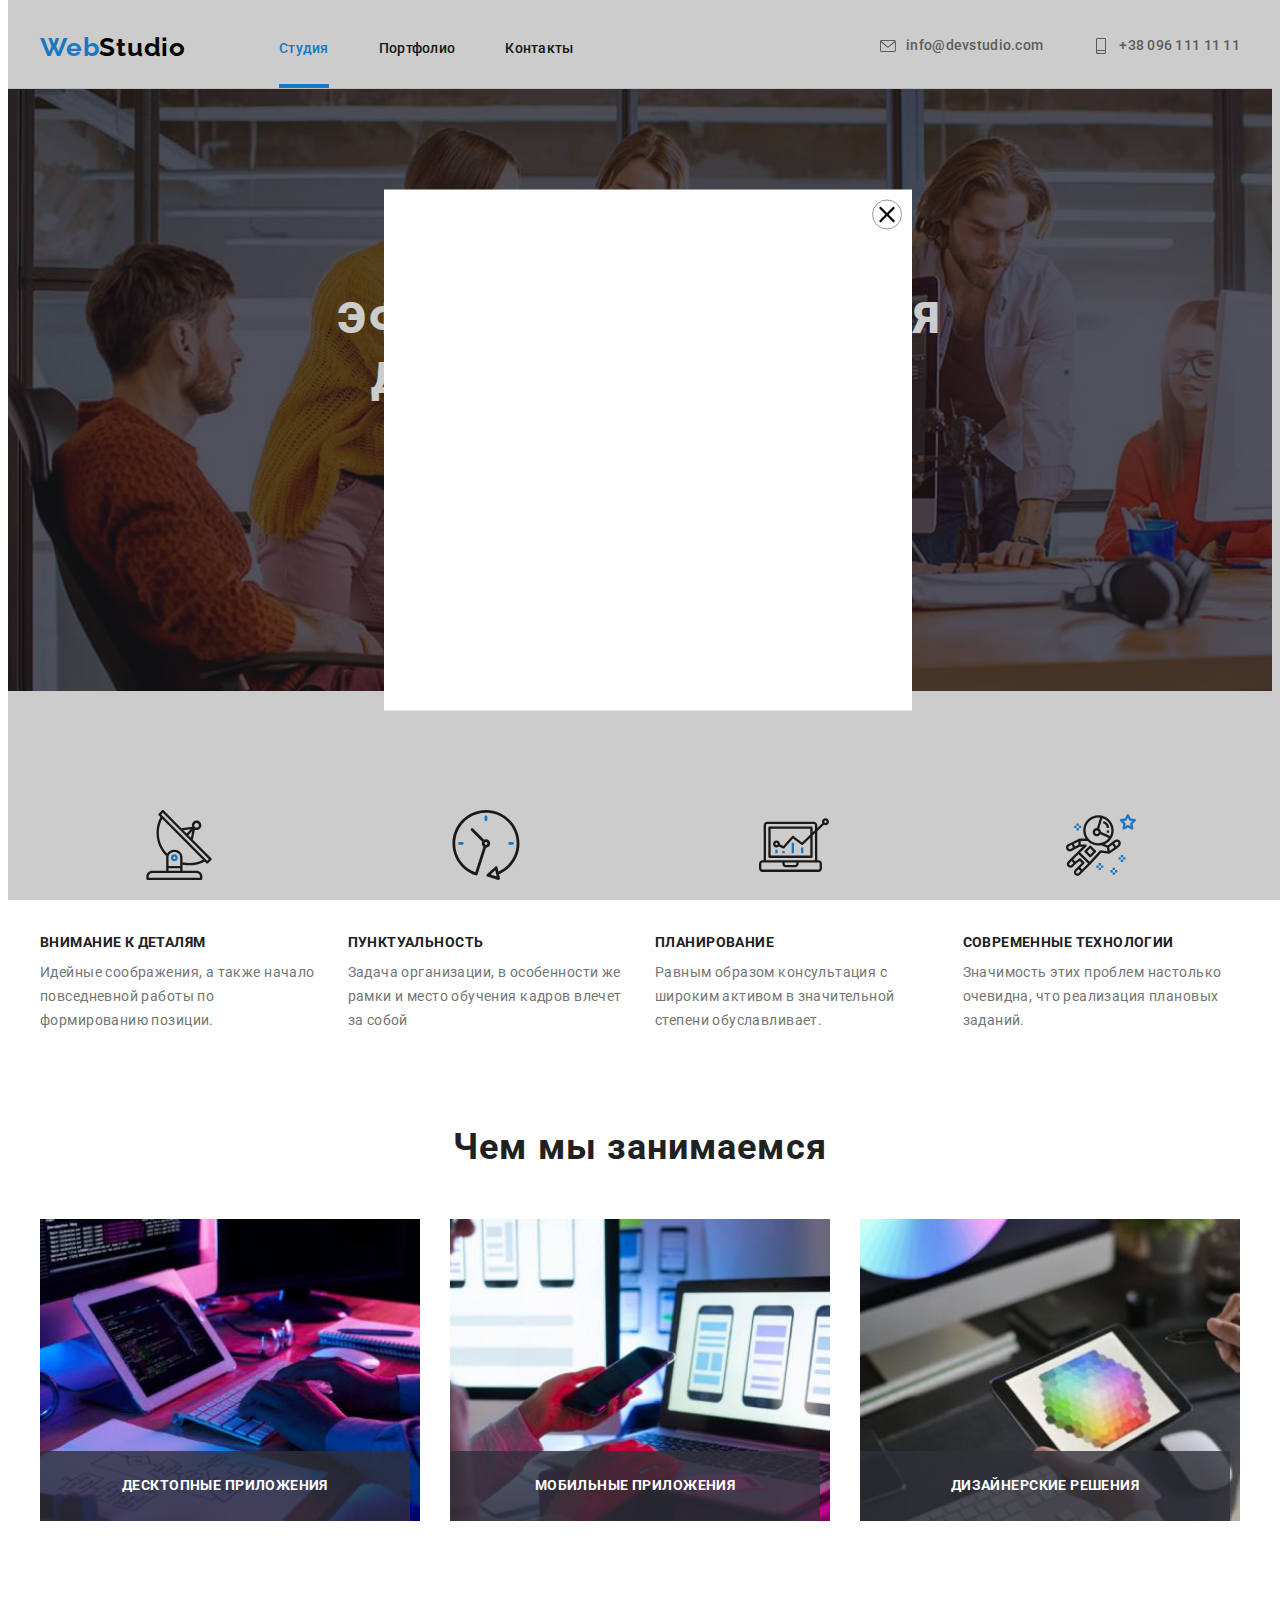
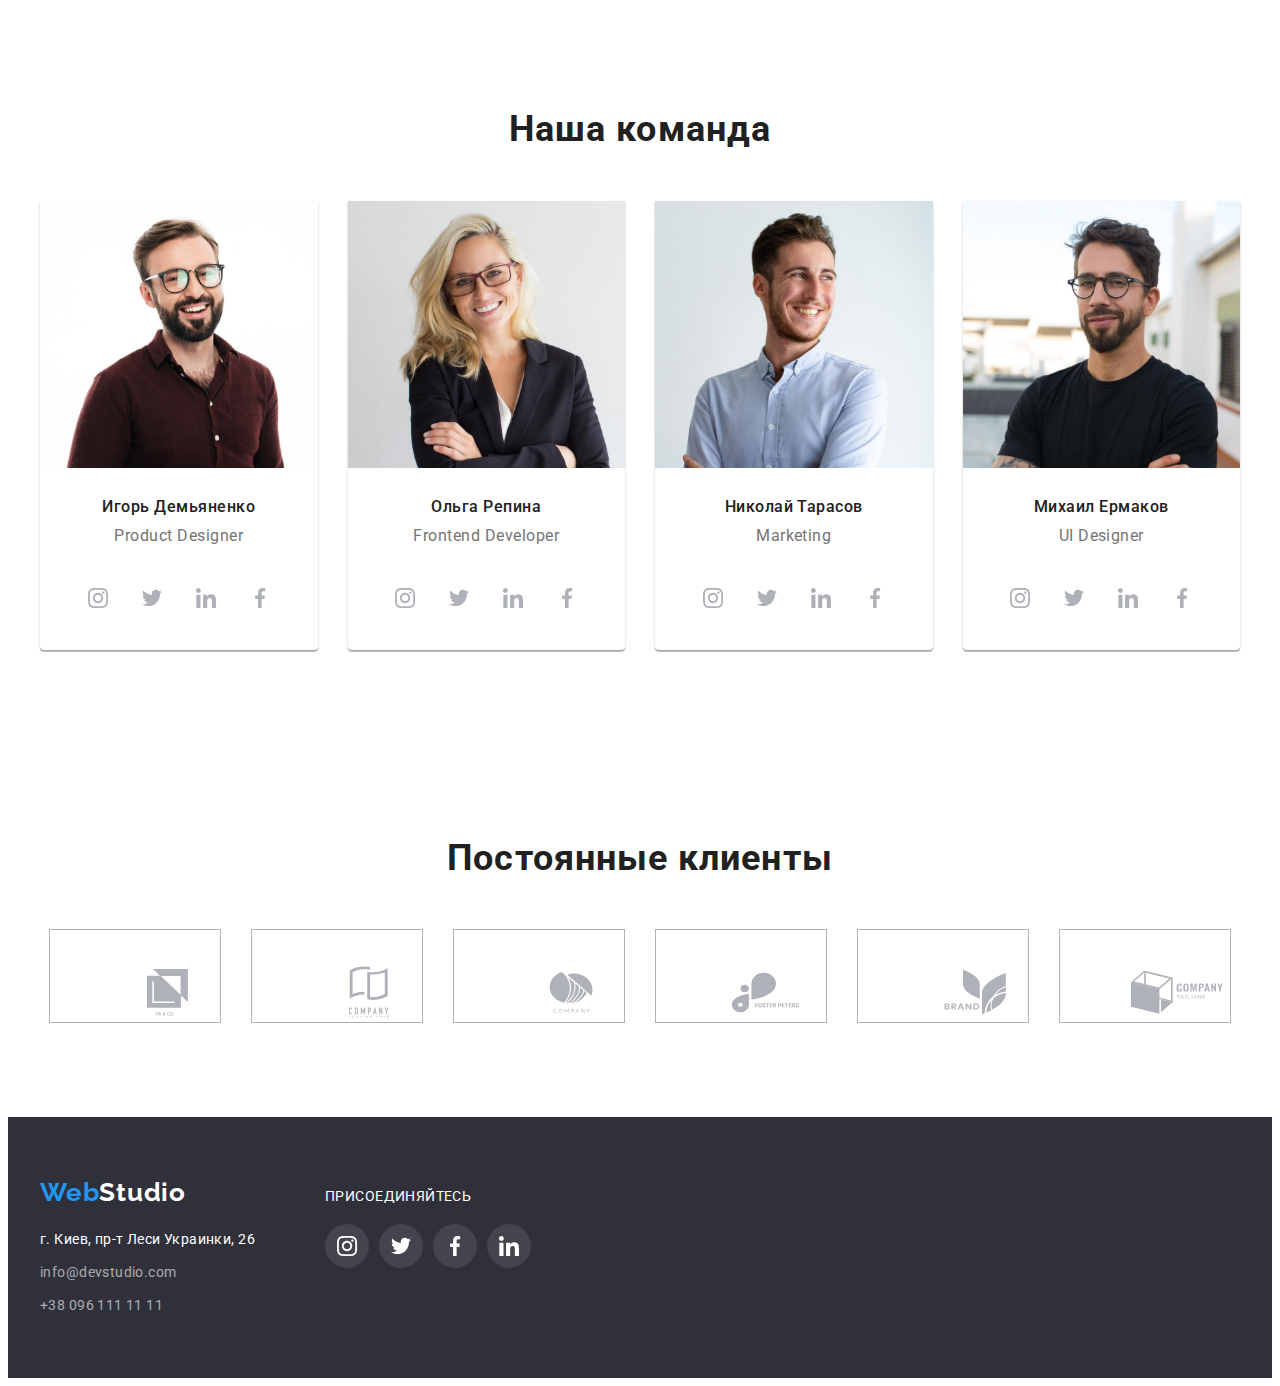
==== commit 4ef833e2: "js" ====
--- a/index.html
+++ b/index.html
@@ -49,7 +49,7 @@
             <section class="hero-section">
                 <div class="container hero-container">
                 <h1 class="hero-header">Эффективные решения для вашего бизнеса</h1>
-                <button class="hero-btn" type="button">Заказать услугу</button>
+                <button class="hero-btn" type="button" data-modal-open>Заказать услугу</button>
                 </div>
             </section>
             <!--Pros-->
@@ -424,5 +424,16 @@
                 </div>
             </div>
             </footer>
+            <div class="backdrop" data-modal>
+                <div class="modal">
+                    <button type="button" class="modal-btn" data-modal-close>
+                        <svg class="closebutton-icon" width="18" height="18">
+                            <use href="./images/icons.svg#icon-Closebutton">
+                            </use>
+                        </svg>
+                    </button>
+                </div>
+            </div>
     </body>
+    <scrip src="./js/modal.js"></script>
 </html>--- a/css/styles.css
+++ b/css/styles.css
@@ -108,6 +108,7 @@
     line-height: 1.14;
     letter-spacing: 0.02em;
     color: var(--header-color);
+    transition: color 250ms cubic-bezier(0.4, 0, 0.2, 1);
 }
 
 .nav-panel-link:hover,
@@ -126,6 +127,7 @@
     letter-spacing: 0.02em;
     color: var(--description-color);
     display: flex;
+    transition: color 250ms cubic-bezier(0.4, 0, 0.2, 1), fill 250ms cubic-bezier(0.4, 0, 0.2, 1);
 }
 
 .header-svg{
@@ -135,7 +137,8 @@
 }
 .mail-icon,
 .tel-icon{
-    fill: var(--description-color)
+    fill: var(--description-color);
+    transition: fill 250ms cubic-bezier(0.4, 0, 0.2, 1);
 }
 
 .nav-panel-contacts:hover,
@@ -267,6 +270,7 @@
     align-items: center;
     justify-content: center;
     background-color: #43444D;
+    transition: transform 250ms cubic-bezier(0.4, 0, 0.2, 1), background-color 250ms cubic-bezier(0.4, 0, 0.2, 1);
 }
 
 .footer-media-link:hover,
@@ -440,10 +444,6 @@
     text-align: center;
 }
 
-/*.team-section {
-    background-color:palegoldenrod;
-}*/
-
 .team-header{
     font-weight: 700;
     font-size: 36px;
@@ -490,6 +490,7 @@
     border-radius: 50%;
     justify-content: center;
     align-items: center;
+    transition:background-color 250ms cubic-bezier(0.4, 0, 0.2, 1);
 }
 
 .media-link:hover,
@@ -499,6 +500,7 @@
 
 .media-icon{
     fill: var(--icon-color);
+    transition: fill 250ms cubic-bezier(0.4, 0, 0.2, 1)
 }
 
 .media-link:hover .media-icon, 
@@ -515,6 +517,7 @@
     width: 170px;
     height: 92px;
     border: solid 1px var(--icon-color);
+    transition: border-color 250ms cubic-bezier(0.4, 0, 0.2, 1);
 }
 
 .clients-item:hover,
@@ -533,6 +536,7 @@
     justify-content: center;
     align-items: center;
     padding: 16px 32px;
+    transition: background-color 250ms cubic-bezier(0.4, 0, 0.2, 1)
 }
 
 .clients-link:hover,
@@ -542,6 +546,7 @@
 
 .clients-icon{
     fill: var(--icon-color);
+    transition: fill 250ms cubic-bezier(0.4, 0, 0.2, 1)
 }
 
 .clients-link:hover .clients-icon,
@@ -563,6 +568,7 @@
     border-color: transparent;
     cursor: pointer;
     padding: 6px 22px 6px 22px;
+    transition: background-color 250ms cubic-bezier(0.4, 0, 0.2, 1), color 250ms cubic-bezier(0.4, 0, 0.2, 1), filter 250ms cubic-bezier(0.4, 0, 0.2, 1);
 }
 
 .filter-btn:hover,
@@ -612,6 +618,7 @@
     margin-left: 30px;
     margin-top: 30px;
     background: #FFFFFF;
+    transition: box-shadow 250ms cubic-bezier(0.4, 0, 0.2, 1);
 }
 
 .project-list-item:hover,
@@ -626,3 +633,58 @@
     border-bottom: 1px solid #EEEEEE;
 }
 
+
+.pic-thumb{
+    position: relative;
+    overflow: hidden;
+}
+
+.pic-thumb-text{
+    position: absolute;
+    top: 0;
+    left: 0;
+    color: var(--hub-color);
+    background-color: var(--major-color);
+    height: 100%;
+    line-height: 1.56;
+    font-size: 18px;
+    padding: 60px 40px;
+    transform: translateY(100%);
+    transition: transform 300ms linear;
+}
+
+.project-list-item:hover .pic-thumb-text{
+    transform: translate(0);
+}
+
+.backdrop{
+    width: 100vw;
+    height: 100vh;
+    background: rgba(0, 0, 0, 0.2);
+    position: fixed;
+    top: 0;
+}
+
+.modal{
+    position: absolute;
+    width: 528px;
+    min-height: 521px;
+    background-color:var(--hub-color);
+    top: 50%;
+    left: 50%;
+    transform: translate(-50%, -50%);
+}
+
+.modal-btn{
+    border: 1px solid #999999;
+    background-color: transparent;
+    width: 30px;
+    height: 30px;
+    border-radius: 50%;
+    position: absolute;
+    top: 10px;
+    right: 10px;
+    display: flex;
+    align-items: center;
+    justify-content: center;
+}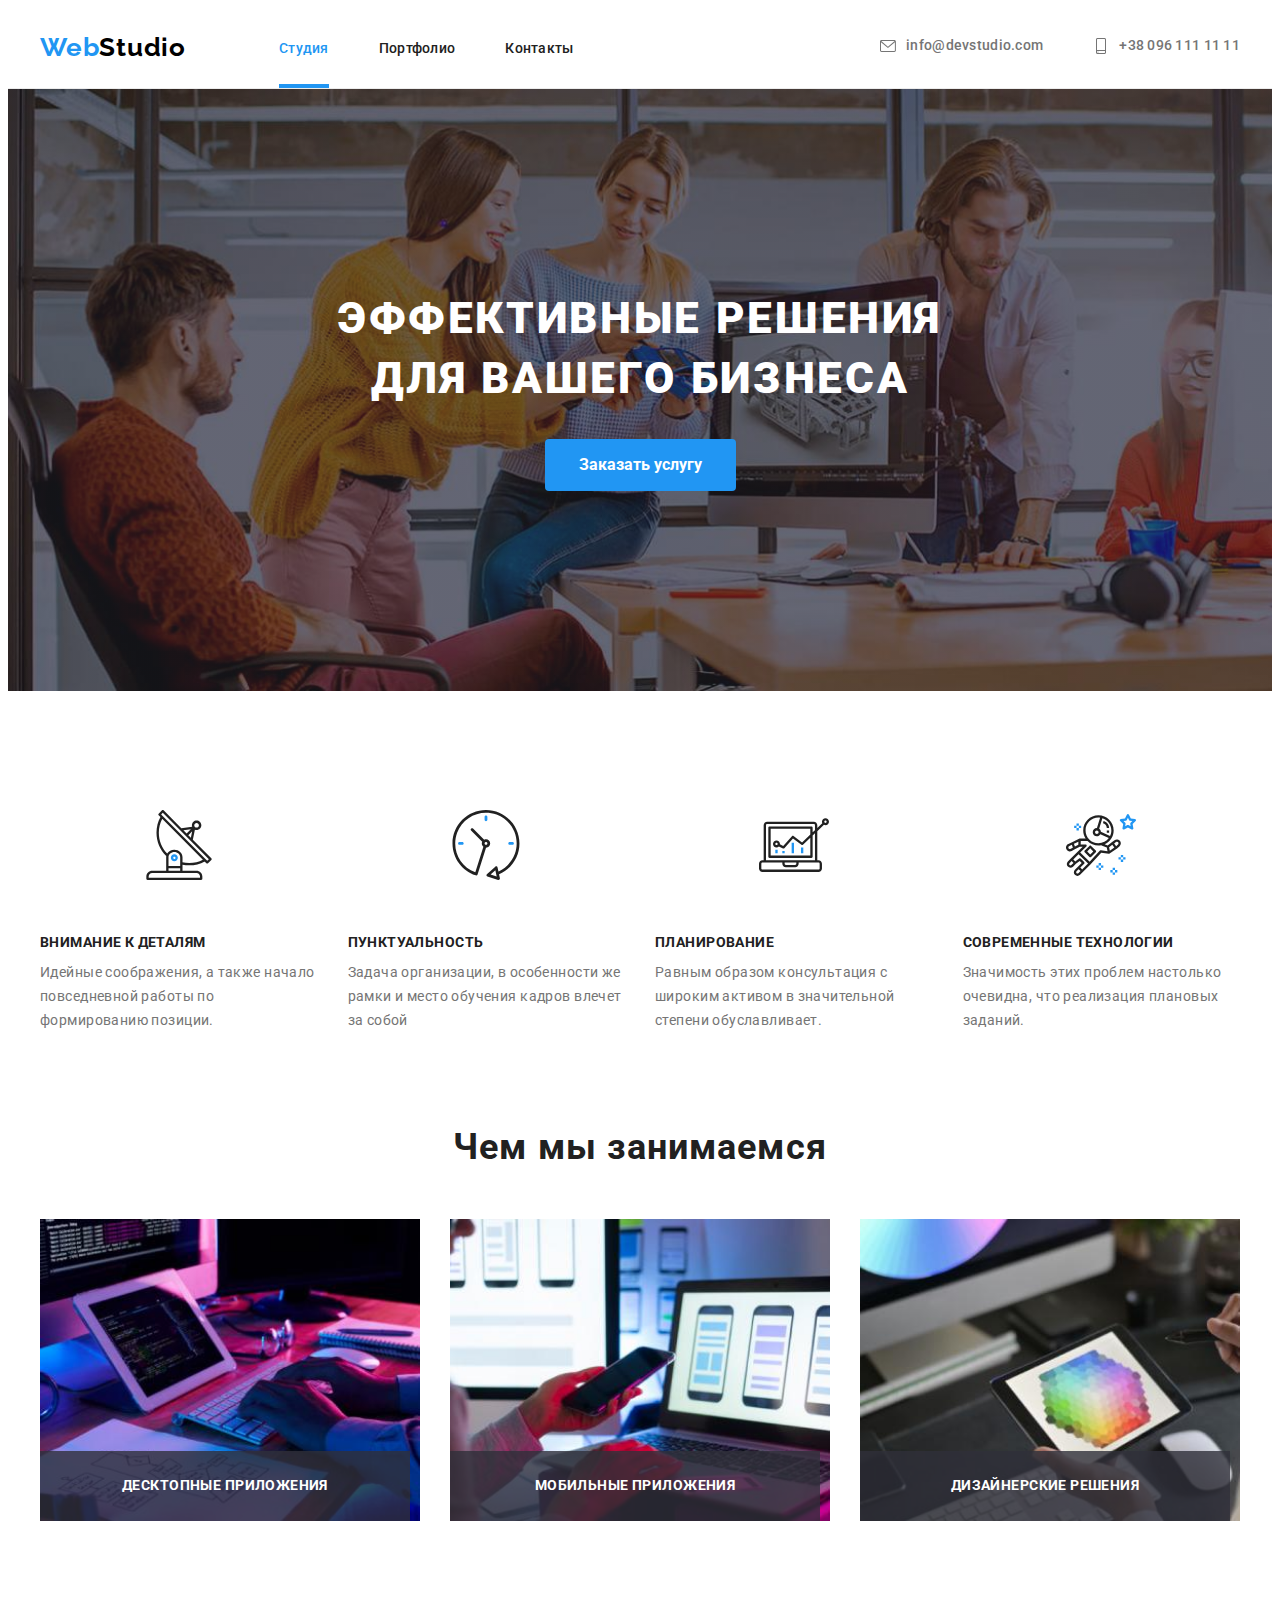
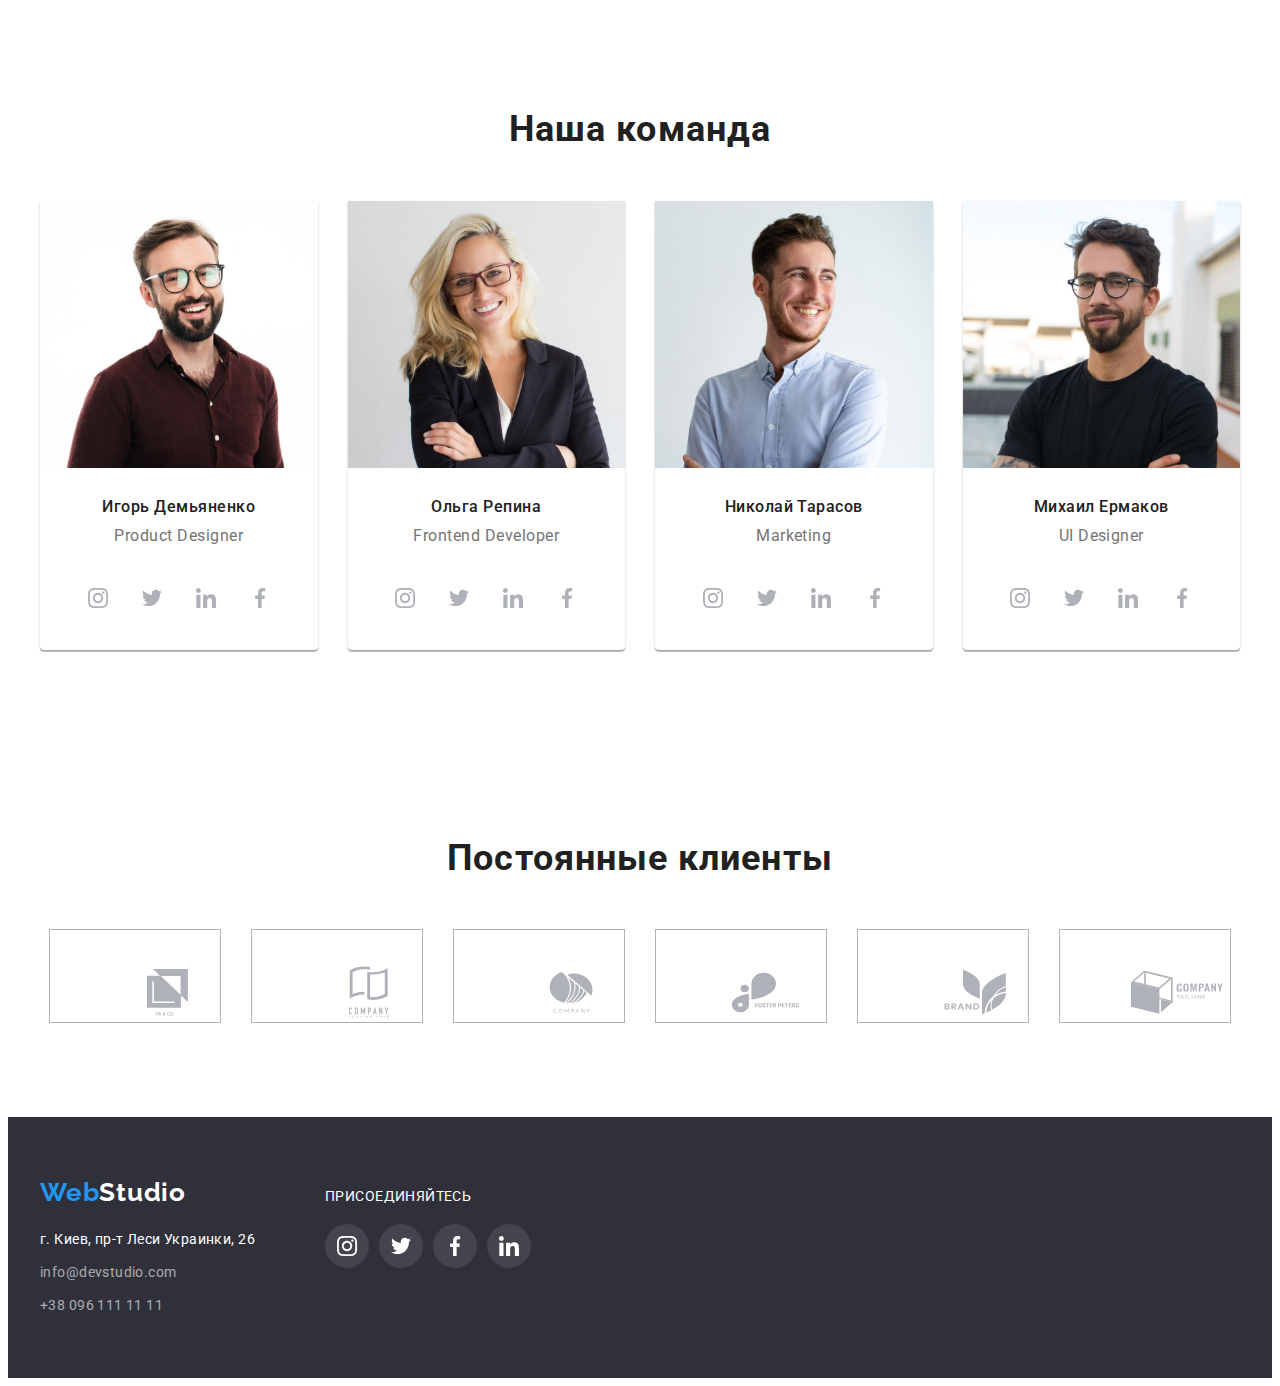
==== commit 694903a0: "modal" ====
--- a/index.html
+++ b/index.html
@@ -424,7 +424,7 @@
                 </div>
             </div>
             </footer>
-            <div class="backdrop" data-modal>
+            <div class="backdrop is-hidden" data-modal>
                 <div class="modal">
                     <button type="button" class="modal-btn" data-modal-close>
                         <svg class="closebutton-icon" width="18" height="18">
@@ -435,5 +435,5 @@
                 </div>
             </div>
     </body>
-    <scrip src="./js/modal.js"></script>
+    <script src="./js/modal.js"></script>
 </html>--- a/css/styles.css
+++ b/css/styles.css
@@ -663,6 +663,12 @@
     background: rgba(0, 0, 0, 0.2);
     position: fixed;
     top: 0;
+    transition: opacity 500ms cubic-bezier(0.4, 0, 0.2, 1), visibility 500ms cubic-bezier(0.4, 0, 0.2, 1);
+}
+
+.backdrop.is-hidden .modal{
+    transform: rotate(270deg) scale(5);
+    transition: transform 1500ms cubic-bezier(0.4, 0, 0.2, 1);
 }
 
 .modal{
@@ -672,7 +678,8 @@
     background-color:var(--hub-color);
     top: 50%;
     left: 50%;
-    transform: translate(-50%, -50%);
+    transform: translate(-50%, -50%) rotate(0deg) scale(1.5);
+    transition: transform 1500ms cubic-bezier(0.4, 0, 0.2, 1);
 }
 
 .modal-btn{
@@ -687,4 +694,10 @@
     display: flex;
     align-items: center;
     justify-content: center;
+}
+
+.backdrop.is-hidden{
+    visibility: hidden;
+    opacity: 0;
+    pointer-events: none;
 }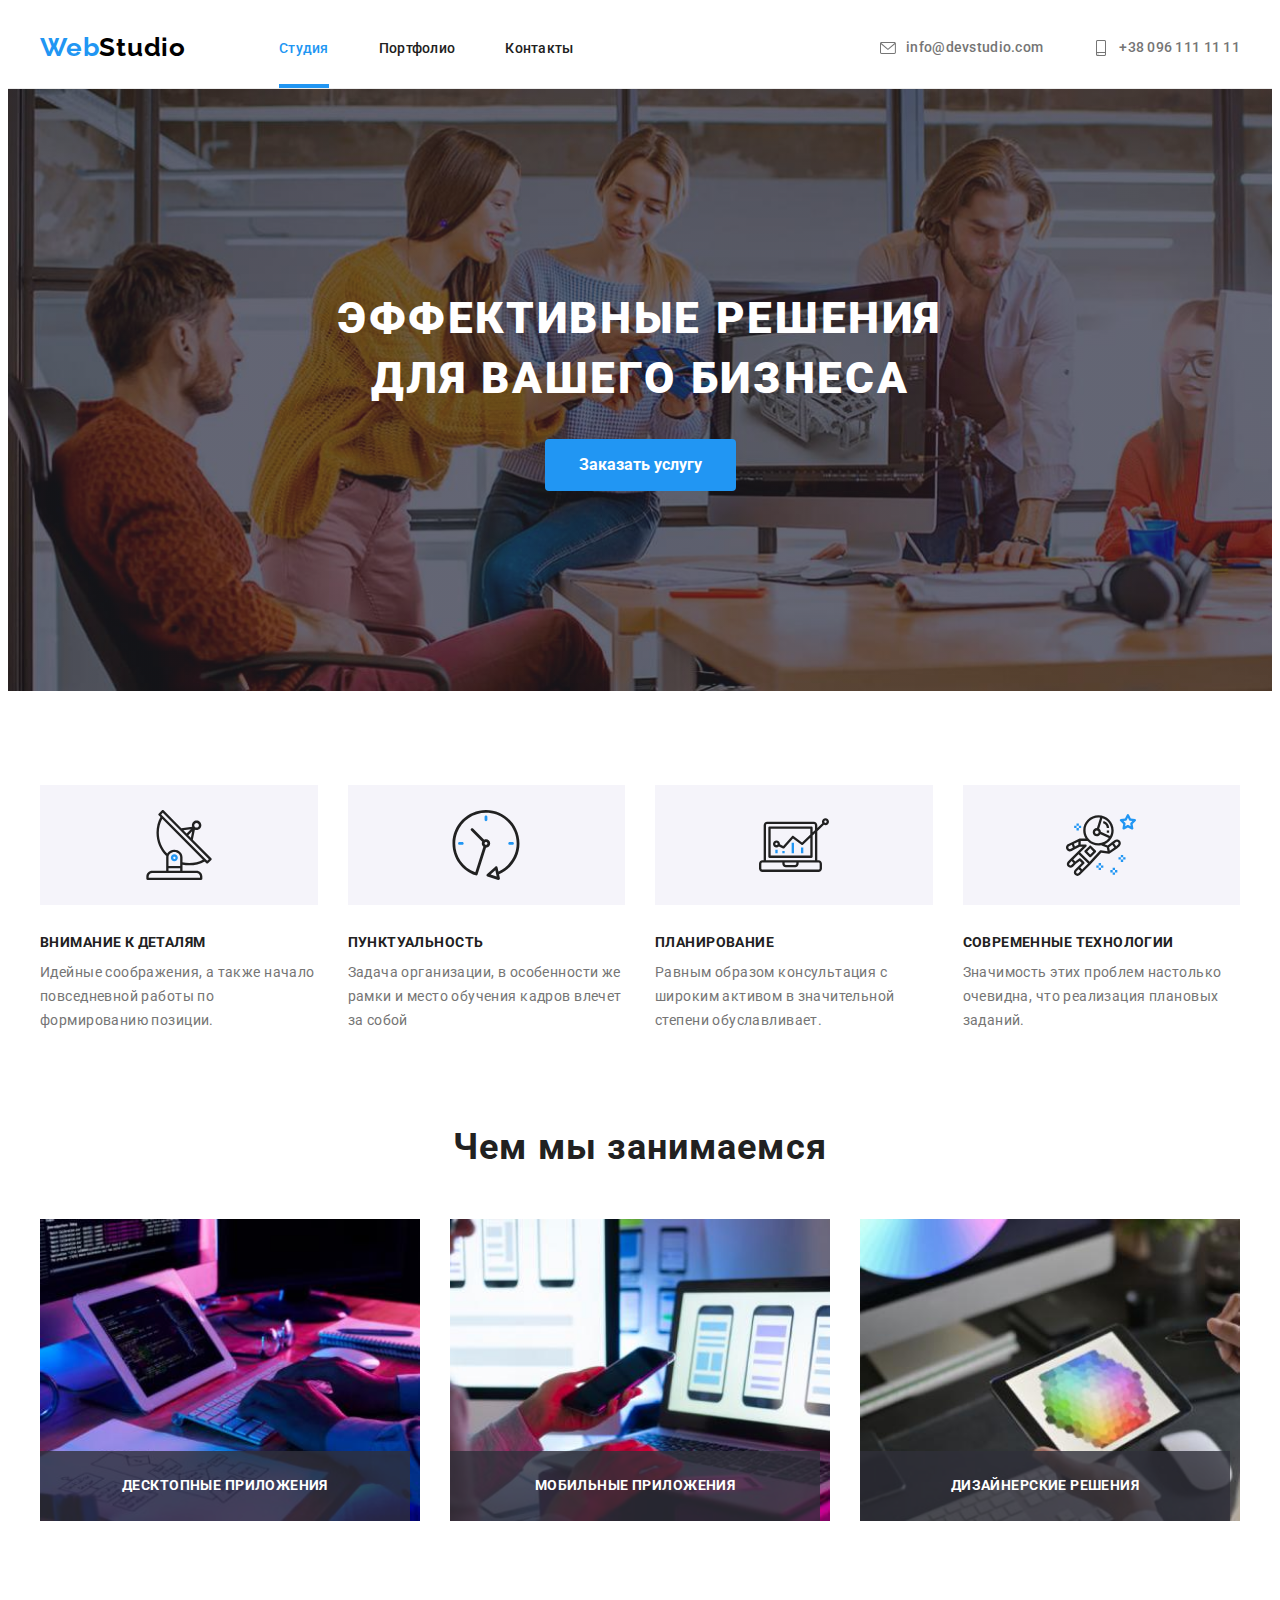
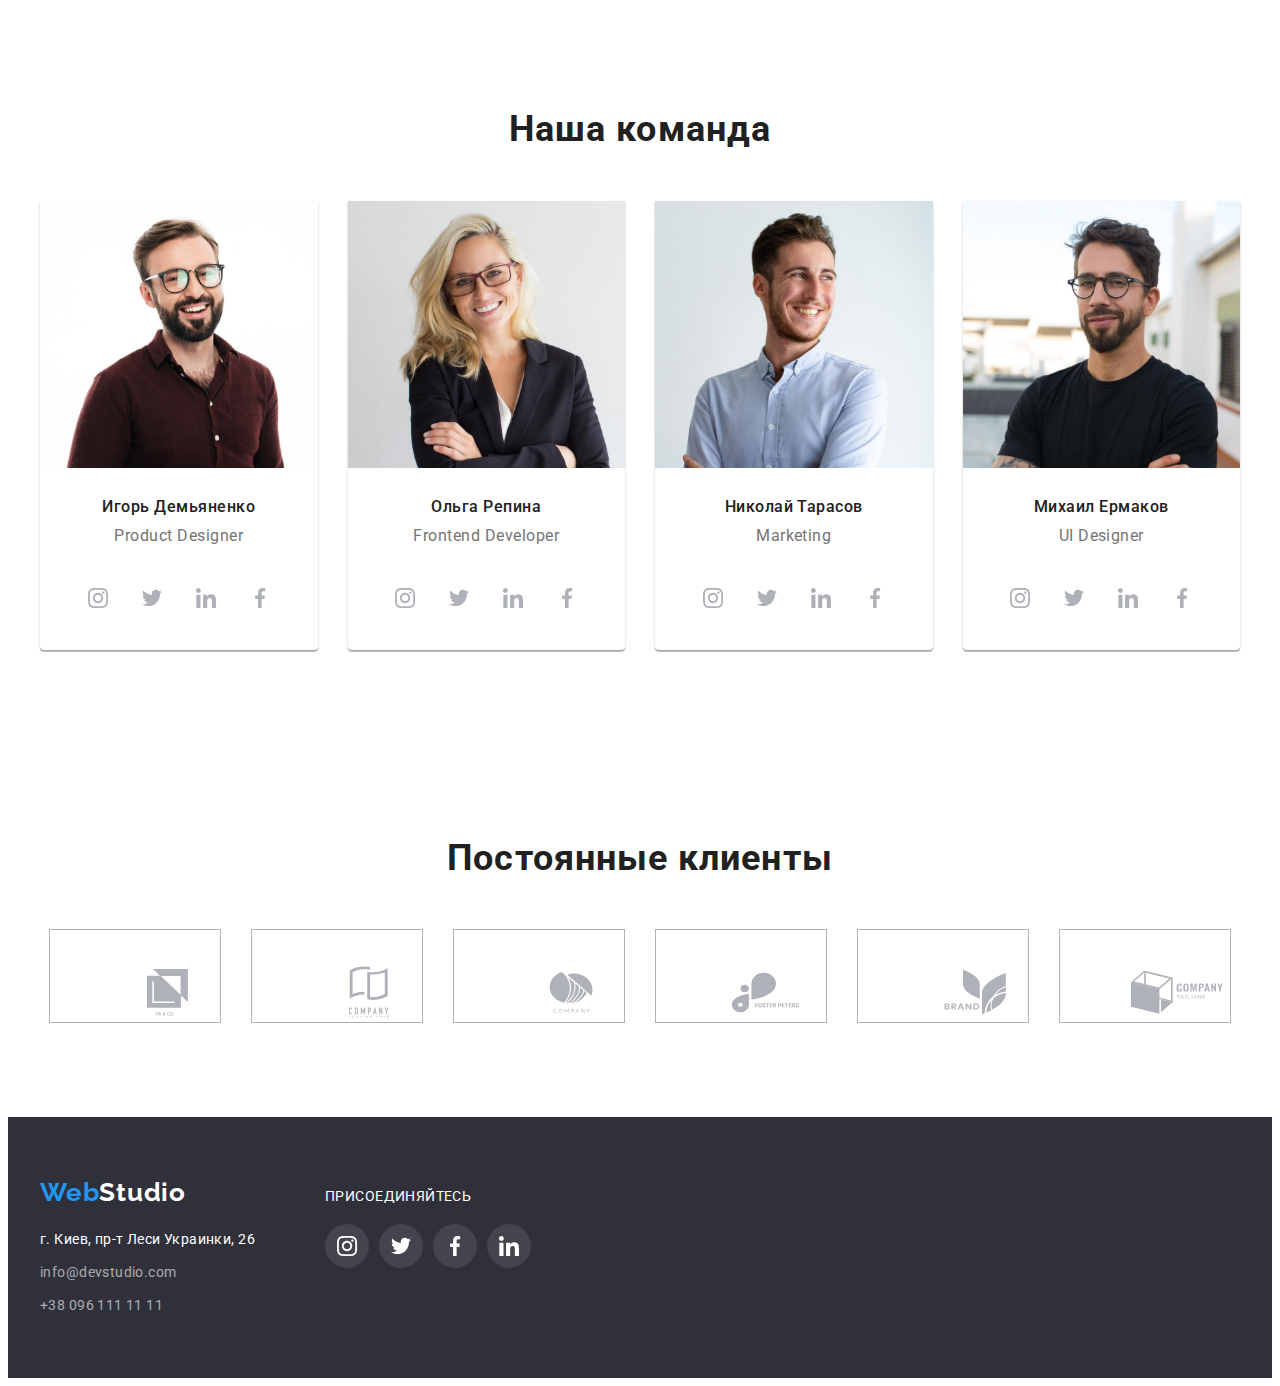
==== commit eca1685d: "fix1" ====
--- a/index.html
+++ b/index.html
@@ -25,21 +25,19 @@
                 <ul class="header-contacts nodots">
                 <li class="header-contacts-item">
                     <a class="nav-panel-contacts nounderline" href="mailto:info@devstudio.com">
-                        <span class="header-svg"><svg class="mail-icon" width="16" height="16">
+                        <svg class="mail-icon" width="16" height="16">
                             <use href="./images/icons.svg#icon-mailico">
                             </use>
                         </svg>
-                    </span>
                     info@devstudio.com
                     </a>
                 </li>
                 <li class="header-contacts-item">
                     <a class="nav-panel-contacts nounderline" href="tel:+380961111111">
-                        <span class="header-svg"><svg class="tel-icon" width="16" height="16">
+                        <svg class="tel-icon" width="16" height="16">
                             <use href="./images/icons.svg#icon-telico">
                             </use>
                         </svg>
-                    </span>  
                     +38 096 111 11 11</a></li>
                 </ul>
             </div>
--- a/css/styles.css
+++ b/css/styles.css
@@ -139,6 +139,7 @@
 .tel-icon{
     fill: var(--description-color);
     transition: fill 250ms cubic-bezier(0.4, 0, 0.2, 1);
+    margin-right: 10px;
 }
 
 .nav-panel-contacts:hover,
@@ -270,7 +271,7 @@
     align-items: center;
     justify-content: center;
     background-color: #43444D;
-    transition: transform 250ms cubic-bezier(0.4, 0, 0.2, 1), background-color 250ms cubic-bezier(0.4, 0, 0.2, 1);
+    transition: background-color 250ms cubic-bezier(0.4, 0, 0.2, 1);
 }
 
 .footer-media-link:hover,
@@ -351,6 +352,7 @@
     align-items: center;
     margin-bottom: 30px;
     padding: 25px 100px 25px 100px;
+    background-color: #F5F4FA;
 }
 
 .pros-section{
@@ -644,13 +646,13 @@
     top: 0;
     left: 0;
     color: var(--hub-color);
-    background-color: var(--major-color);
+    background-color: rgba(33, 150, 243, 0.9);
     height: 100%;
     line-height: 1.56;
     font-size: 18px;
     padding: 60px 40px;
     transform: translateY(100%);
-    transition: transform 300ms linear;
+    transition: transform 300ms cubic-bezier(0.4, 0, 0.2, 1);
 }
 
 .project-list-item:hover .pic-thumb-text{
@@ -674,11 +676,11 @@
 .modal{
     position: absolute;
     width: 528px;
-    min-height: 521px;
+    height: 521px;
     background-color:var(--hub-color);
     top: 50%;
     left: 50%;
-    transform: translate(-50%, -50%) rotate(0deg) scale(1.5);
+    transform: translate(-50%, -50%) rotate(0deg);
     transition: transform 1500ms cubic-bezier(0.4, 0, 0.2, 1);
 }
 
